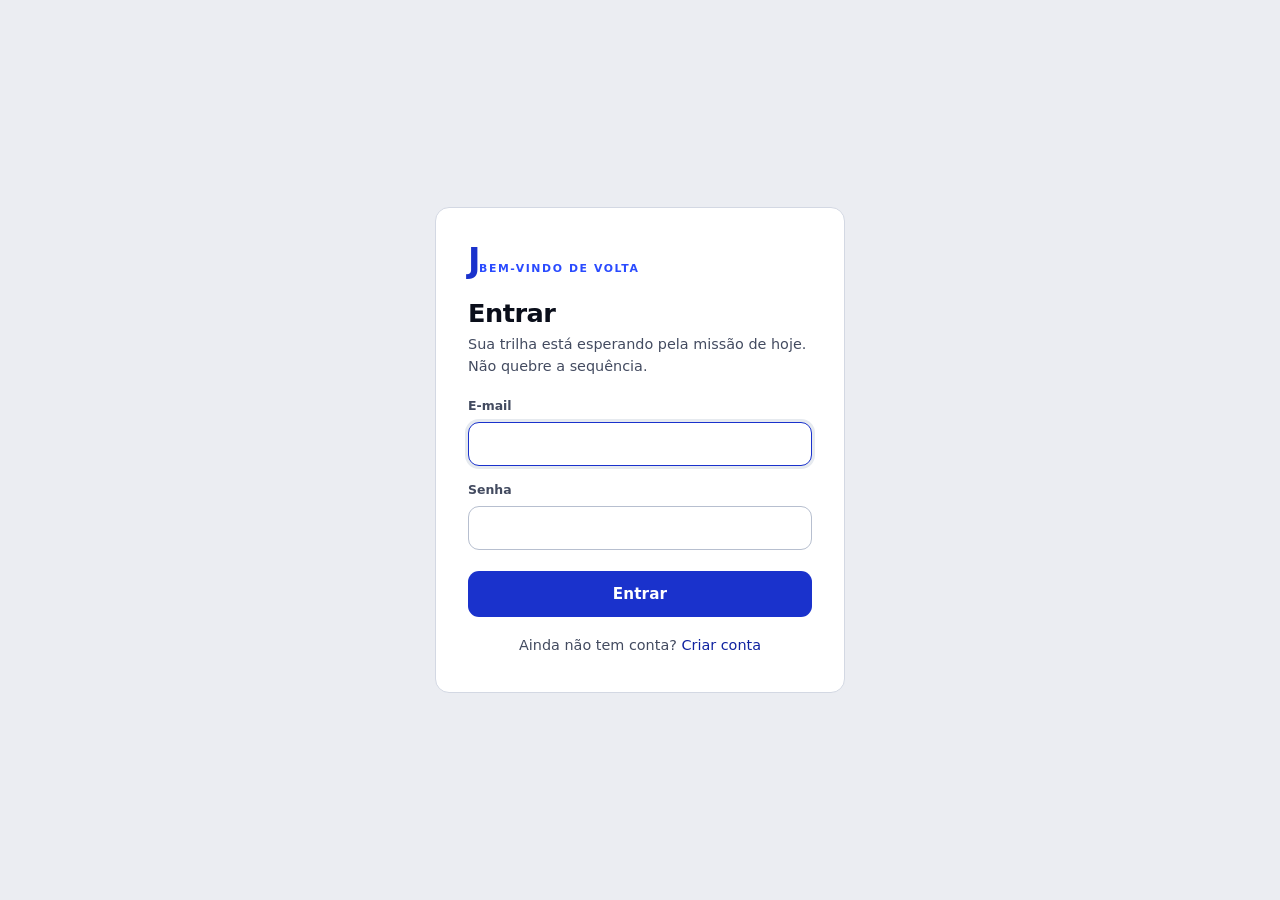
==== docs/index.html @ 2c5f6b63 "GitHub Pages: versao estatica client-side em docs/ (localStorage) App completo no navegador (auth, p" ====
<!DOCTYPE html>
<html lang="pt-br">
<head>
    <meta charset="UTF-8">
    <meta name="viewport" content="width=device-width, initial-scale=1.0">
    <title>J · HabiTrilha</title>
    <link rel="stylesheet" href="style.css">
</head>
<body>
    <div id="root"></div>
    <script src="app.js"></script>
</body>
</html>
---- docs/style.css ----
/* ==========================================================================
   HabiTrilha — design minimalista claro
   Branco + azul-escuro + preto. Superfícies planas, sem brilho/glow.
   Ícones SVG (ver _icons.html). Fontes de sistema (offline no .exe).
   ========================================================================== */

:root {
    --bg:        #EBEDF2;   /* fundo do app */
    --surface:   #FFFFFF;   /* cards */
    --surface-2: #F3F5F9;

    --ink:       #0A0E1A;   /* quase preto, forte */
    --ink-soft:  #434B60;
    --ink-dim:   #828B9F;

    --navy:      #1A32CC;   /* cobalto forte (primário) */
    --navy-2:    #1023A0;
    --blue:      #3355FF;
    --blue-soft: #E2E7FF;

    --accent:    #2A4BFF;   /* destaque azul (não-laranja) */
    --accent-bg: #E2E7FF;

    --good:      #0E9E4B;   /* verde forte */
    --good-bg:   #D8F3E2;
    --bad:       #E11D48;   /* vermelho forte */
    --bad-bg:    #FCE0E7;
    --amber:     #0EA5E9;   /* dia de hoje — azul claro (era laranja) */
    --gold:      #C6890F;   /* tesouro */

    --line:      #D3D8E3;
    --line-2:    #B7BFCF;

    --radius:    14px;
    --radius-sm: 11px;
    --font:      "Segoe UI Variable", "Segoe UI", system-ui, -apple-system, "Inter",
                 "Helvetica Neue", Arial, sans-serif;
}

* { box-sizing: border-box; margin: 0; padding: 0; }
html, body { height: 100%; }

body {
    font-family: var(--font);
    color: var(--ink);
    background: var(--bg);
    -webkit-font-smoothing: antialiased;
    line-height: 1.5;
}

h1 { font-size: 1.6rem; font-weight: 800; letter-spacing: -.5px; line-height: 1.12; }
h3 { font-size: 1rem; font-weight: 650; }
a  { color: var(--navy-2); text-decoration: none; }
a:hover { color: var(--blue); }

.eyebrow {
    display: inline-flex; align-items: center; gap: 7px;
    text-transform: uppercase;
    font-size: .68rem; font-weight: 800; letter-spacing: 1.6px;
    color: var(--accent); margin-bottom: 8px;
}

/* Ícones */
.ico { width: 20px; height: 20px; flex: 0 0 auto; vertical-align: middle; }
.ico-sm { width: 16px; height: 16px; }
.ico-lg { width: 28px; height: 28px; }

/* ============================ Botões (flat, sem glow) ==================== */

.btn {
    display: inline-flex; align-items: center; justify-content: center; gap: 9px;
    width: 100%;
    padding: 13px 20px;
    border: 1px solid transparent;
    border-radius: var(--radius-sm);
    background: var(--navy);
    color: #fff;
    font-family: inherit; font-size: .95rem; font-weight: 650;
    letter-spacing: .1px; cursor: pointer;
    transition: background .15s ease, border-color .15s ease, color .15s ease;
    user-select: none;
}
.btn:hover { background: var(--navy-2); }
.btn:active { transform: translateY(1px); }
.btn .ico { width: 18px; height: 18px; }

.btn-primary { background: var(--navy); }
.btn-primary:hover { background: var(--navy-2); }

.btn-good  { background: var(--good); }
.btn-good:hover  { background: #1b8a4c; }
.btn-brick { background: var(--bad); }
.btn-brick:hover { background: #bf3d52; }

.btn-outline {
    background: var(--surface); color: var(--navy);
    border-color: var(--line-2);
}
.btn-outline:hover { background: var(--surface-2); border-color: var(--navy); color: var(--navy); }

.btn-ghost {
    background: transparent; color: var(--ink-soft); border-color: var(--line-2);
}
.btn-ghost:hover { color: var(--ink); border-color: var(--ink-dim); }

/* ============================ Telas centradas =========================== */

.auth-wrap, .plano-wrap, .lock-wrap, .foco-wrap {
    min-height: 100vh; display: grid; place-items: center; padding: 32px 18px;
}

.card, .auth-card, .plano-card, .foco-card, .lock-card,
.trilha-card, .acoes-card, .tabela-card, .cal-card {
    background: var(--surface);
    border: 1px solid var(--line);
    border-radius: var(--radius);
}

.auth-card { width: 100%; max-width: 410px; padding: 36px 32px; animation: fade .35s ease both; }
.auth-card h1 { margin-bottom: 4px; }

/* Marca */
.brand-mark { display: inline-flex; align-items: center; gap: 9px; font-weight: 750; font-size: 1.1rem; letter-spacing: -.3px; margin-bottom: 22px; color: var(--ink); }
.brand-mark .logo, .sidebar .brand .logo {
    width: 34px; height: 34px; border-radius: 9px;
    display: grid; place-items: center; color: #fff; background: var(--navy);
}
.brand-mark .logo .ico, .sidebar .brand .logo .ico { width: 19px; height: 19px; }
.brand-mark .dot, .sidebar .brand .dot { color: var(--navy-2); }

/* Marca: a letra "J" (logo + título) */
.marca-j { display: inline-flex; align-items: center; line-height: 1; }
.marca-j .mj-letra { font-size: 2.1rem; font-weight: 900; color: var(--navy); letter-spacing: -1.5px; }
/* Versão compacta na sidebar */
.sidebar .brand .marca-j .mj-letra { font-size: 1.7rem; }

/* Formulários */
.field { margin-bottom: 15px; }
.field label { display: block; font-size: .78rem; font-weight: 600; color: var(--ink-soft); margin-bottom: 6px; }
input[type="number"], input[type="text"], input[type="email"], input[type="tel"], input[type="password"] {
    width: 100%; padding: 12px 14px;
    border-radius: var(--radius-sm);
    border: 1px solid var(--line-2);
    background: var(--surface); color: var(--ink);
    font-family: inherit; font-size: .95rem;
    transition: border-color .15s ease, box-shadow .15s ease;
}
input:focus { outline: none; border-color: var(--navy); box-shadow: 0 0 0 3px rgba(18,48,95,.10); }
.row-2 { display: grid; grid-template-columns: 1fr 1fr; gap: 12px; }
.auth-card .btn { margin-top: 6px; }
.auth-switch { margin-top: 18px; text-align: center; font-size: .9rem; color: var(--ink-soft); }
.hint { font-size: .74rem; color: var(--ink-dim); margin-top: 6px; }
.desc { color: var(--ink-soft); font-size: .9rem; margin: 6px 0 20px; }

/* ============================ App shell ================================= */

/* ============================ Aba superior (topbar) ==================== */

.topbar {
    position: sticky; top: 0; z-index: 20;
    display: flex; align-items: center; gap: 22px;
    padding: 9px 26px;
    background: var(--surface);
    border-bottom: 1px solid var(--line);
}
.tb-brand { display: inline-flex; align-items: center; }
.tb-brand .marca-j .mj-letra { font-size: 1.7rem; }

.tb-tabs { display: flex; gap: 6px; }
.tab {
    display: inline-flex; align-items: center; gap: 9px;
    padding: 10px 18px; border-radius: 999px;
    color: var(--ink-soft); font-weight: 700; font-size: .92rem;
    border: 1px solid transparent;
    transition: background .15s ease, color .15s ease, border-color .15s ease;
}
.tab .ico { width: 18px; height: 18px; }
.tab:hover { background: var(--surface-2); color: var(--ink); }
/* Azul sólido só quando selecionada */
.tab.ativa { background: var(--blue); color: #fff; border-color: var(--blue); }
.tab.ativa:hover { background: var(--blue); color: #fff; }
.tab.ativa .ico { color: #fff; }

.tb-user { margin-left: auto; display: inline-flex; align-items: center; gap: 14px; font-size: .86rem; color: var(--ink-soft); }
.tb-recomecar {
    display: inline-flex; align-items: center; gap: 7px;
    padding: 8px 14px; border-radius: 999px; cursor: pointer;
    background: var(--ink); color: #fff; border: 0;
    font-family: inherit; font-weight: 800; font-size: .82rem; letter-spacing: .2px;
    transition: filter .15s ease;
}
.tb-recomecar:hover { filter: brightness(1.06); }
.tb-recomecar .ico { width: 16px; height: 16px; }
.tb-nome { font-weight: 700; color: var(--ink); }
.tb-sair { display: inline-flex; align-items: center; color: var(--ink-soft); }
.tb-sair .ico { width: 19px; height: 19px; }
.tb-sair:hover { color: var(--bad); }

.main { max-width: 900px; margin: 0 auto; padding: 30px 28px; animation: fade .3s ease both; }

/* Aviso de "somente leitura" quando bloqueado */
.lock-note {
    display: flex; align-items: center; gap: 10px;
    background: var(--surface); border: 1px solid var(--line-2);
    border-left: 4px solid var(--ink-soft);
    border-radius: var(--radius-sm); padding: 12px 16px; margin-bottom: 18px;
    font-size: .86rem; color: var(--ink-soft); font-weight: 600;
}
.lock-note .ico { width: 18px; height: 18px; flex: 0 0 auto; }
.lock-note span { flex: 1; }
.lock-note a { white-space: nowrap; font-weight: 700; }

/* ============================ Cabeçalho ================================ */

.page-head { display: flex; align-items: center; justify-content: space-between; gap: 16px; margin-bottom: 22px; }
.stat-row { display: flex; gap: 10px; }
.stat-pill {
    display: inline-flex; align-items: center; gap: 8px;
    background: var(--surface); border: 1px solid var(--line);
    border-radius: var(--radius-sm); padding: 9px 13px;
    font-weight: 600; font-size: .78rem; color: var(--ink-soft);
}
.stat-pill .ico { width: 17px; height: 17px; color: var(--ink-dim); }
.stat-pill .n { font-size: 1.05rem; font-weight: 750; color: var(--ink); }
.stat-pill.flame .ico { color: var(--amber); }
.stat-pill.pts .ico { color: var(--navy-2); }

/* Título de seção */
.sec-titulo { display: flex; align-items: center; gap: 9px; font-size: 1rem; font-weight: 700; color: var(--ink); margin-bottom: 14px; }
.sec-titulo .ico { width: 19px; height: 19px; color: var(--navy-2); }
.sec-titulo .sub { margin-left: auto; font-size: .76rem; font-weight: 500; color: var(--ink-dim); }

.bloco { margin-bottom: 22px; }
.trilha-card, .acoes-card, .cal-card { padding: 22px 24px; }

/* ============================ Card de ações (topo) ===================== */

.acoes-card { text-align: center; }
.missao-icone {
    width: 56px; height: 56px; margin: 0 auto 12px; border-radius: 14px;
    display: grid; place-items: center; color: var(--navy); background: var(--blue-soft);
}
.missao-icone .ico { width: 28px; height: 28px; }
.missao { font-size: 1.15rem; font-weight: 700; }
.missao-detalhe { color: var(--ink-soft); font-size: .9rem; margin: 6px 0 20px; }
.timer-chip {
    display: flex; align-items: center; justify-content: center; gap: 10px; flex-wrap: wrap;
    max-width: 420px; margin: 0 auto 16px;
    padding: 10px 16px; border-radius: 999px;
    background: var(--blue-soft); border: 1px solid var(--line-2);
    color: var(--navy); font-weight: 700; font-size: .88rem;
}
.timer-chip .ico { width: 17px; height: 17px; color: var(--blue); }
.timer-chip b { font-variant-numeric: tabular-nums; }
.timer-chip a { font-weight: 700; }

.acoes-botoes { display: flex; flex-direction: column; gap: 10px; max-width: 380px; margin: 0 auto; }
.acoes-secundarias { max-width: 380px; margin: 10px auto 0; }

.status-feito {
    display: flex; align-items: center; gap: 13px; text-align: left;
    background: var(--good-bg); border: 1px solid #CDEBD9;
    border-radius: var(--radius-sm); padding: 16px 18px;
    color: var(--ink); font-size: .92rem;
}
.status-feito.falhou { background: var(--bad-bg); border-color: #F3D2D8; }
.status-feito .badge { width: 34px; height: 34px; flex: 0 0 auto; border-radius: 9px; display: grid; place-items: center; color: #fff; background: var(--good); }
.status-feito.falhou .badge { background: var(--bad); }
.status-feito .badge .ico { width: 20px; height: 20px; }

/* ---- Aviso de desistência: sem fundo, animação solta ---- */
.status-feito.falhou.fogo-aviso {
    gap: 22px; padding: 14px 4px; text-align: left;
    background: none; border: none; box-shadow: none;
}
.fogo-aviso .txt .titulo-fogo { font-size: 1.4rem; font-weight: 800; letter-spacing: -.3px; line-height: 1.2; }
.fogo-aviso .txt .sub-fogo { color: var(--ink-soft); font-size: 1rem; margin-top: 5px; }

/* Estado inicial: fogo apagado e texto escondido (a sequência JS revela) */
.fogo-aviso .fogo { opacity: 0; transform: scale(.3); }
.fogo-aviso .fogo.aceso { animation: acender .75s cubic-bezier(.2,.9,.3,1.5) forwards; }
.fogo-aviso .txt { opacity: 0; transform: translateY(12px); }
.fogo-aviso .txt.revelar { animation: revelar-txt .6s ease forwards; }

/* Clarão do acendimento */
.fogo .flare {
    position: absolute; bottom: 4px; left: calc(50% - 8px); width: 96px; height: 96px; margin-left: -48px;
    border-radius: 50%; opacity: 0; pointer-events: none;
    background: radial-gradient(circle, rgba(255,180,70,.75), rgba(255,120,30,.30) 42%, transparent 70%);
}
.fogo.aceso .flare { animation: flare .85s ease-out; }

/* Palavra "DESISTIU" em evidência */
.fogo-aviso .titulo-fogo .destaque {
    color: var(--bad); font-weight: 900; font-size: 1.22em; letter-spacing: .5px;
}
.fogo-aviso.congelou .titulo-fogo { color: #2C6FB0; }

/* Congelamento (estado "desistiu"): a chama PARA, fica AZUL e um cristal de gelo se forma em volta */
.fogo .chama, .fogo .brasa { transition: background .7s ease, box-shadow .7s ease; }
.fogo.congelando .chama,
.fogo.congelando .brasa { animation-play-state: paused; }        /* chama totalmente parada */
.fogo.congelando .c1 { background: #4F9FE6; box-shadow: 0 0 24px 6px rgba(79,159,230,.45); }
.fogo.congelando .c2 { background: #8AC6F2; }
.fogo.congelando .c3 { background: #DCEFFF; }
.fogo.congelando .brasa { background: radial-gradient(ellipse, rgba(120,180,235,.5), transparent 70%); }

/* Cristal de gelo facetado, centralizado sobre a chama */
.fogo .pedra-gelo {
    position: absolute; left: 50%; top: 46px; margin: 0;
    width: 86px; height: 108px;
    transform: translate(-50%, -50%) scale(.4);
    transform-origin: center center;
    opacity: 0; pointer-events: none;
    clip-path: polygon(50% 0%, 72% 11%, 90% 44%, 81% 82%, 50% 100%, 19% 82%, 10% 44%, 28% 11%);
    background:
        linear-gradient(150deg, rgba(242,251,255,.82), rgba(163,212,255,.50) 52%, rgba(86,148,216,.58)),
        radial-gradient(115% 75% at 30% 18%, rgba(255,255,255,.70), transparent 52%);
    filter: drop-shadow(0 6px 13px rgba(104,165,226,.55));
}
.fogo .pedra-gelo::before {   /* brilho especular diagonal */
    content: ""; position: absolute; inset: 0;
    background: linear-gradient(116deg, transparent 40%, rgba(255,255,255,.7) 48%, transparent 56%);
}
.fogo .pedra-gelo::after {    /* facetas internas do cristal */
    content: ""; position: absolute; inset: 0;
    background:
        linear-gradient(62deg,  transparent 58%, rgba(255,255,255,.32) 59.5%, transparent 61%),
        linear-gradient(-50deg, transparent 52%, rgba(255,255,255,.24) 53.5%, transparent 55%),
        linear-gradient(200deg, transparent 70%, rgba(120,175,225,.35) 72%, transparent 74%);
}
.fogo.congelando .pedra-gelo { animation: formar-gelo 1.4s cubic-bezier(.2,.8,.3,1) forwards; }

/* Chama em camadas — sway lento e suave (bem deboa) */
.fogo { position: relative; width: 62px; height: 78px; flex: 0 0 auto; margin-right: 22px; }
.fogo .chama {
    position: absolute; bottom: 10px; left: calc(50% - 13px);
    border-radius: 0 50% 50% 50%;
    transform-origin: center bottom;
    transform: rotate(45deg);
}
.fogo .c1 { width: 46px; height: 46px; margin-left: -23px; background: #FF6A1A;
            box-shadow: 0 0 26px 6px rgba(255,120,30,.40); animation: flicker-1 2.6s ease-in-out infinite; }
.fogo .c2 { width: 32px; height: 32px; margin-left: -16px; bottom: 12px; background: #FF9F2E; animation: flicker-2 2.1s ease-in-out infinite; }
.fogo .c3 { width: 17px; height: 17px; margin-left: -8.5px; bottom: 16px; background: #FFD24C; animation: flicker-3 1.7s ease-in-out infinite; }
.fogo .brasa {
    position: absolute; bottom: 4px; left: calc(50% - 6px); width: 44px; height: 12px; margin-left: -22px;
    background: radial-gradient(ellipse, rgba(255,140,40,.55), transparent 70%);
    border-radius: 50%; animation: brasa-glow 2.6s ease-in-out infinite;
}

/* ============================ Calendário =============================== */

.cal-head { display: flex; align-items: center; justify-content: space-between; margin-bottom: 14px; }
.cal-mes { font-weight: 700; font-size: .95rem; text-transform: capitalize; }
.cal-grid { display: grid; grid-template-columns: repeat(7, 1fr); gap: 5px; }
.cal-dow { text-align: center; font-size: .66rem; font-weight: 700; letter-spacing: .5px; text-transform: uppercase; color: var(--ink-dim); padding-bottom: 4px; }
.cal-cel {
    aspect-ratio: 1 / 1; display: grid; place-items: center; position: relative;
    border-radius: 9px; font-size: .82rem; font-weight: 600; color: var(--ink-soft);
    border: 1px solid transparent;
}
.cal-cel.fora { color: var(--ink-dim); opacity: .45; }
.cal-cel.plano { border-color: var(--line-2); color: var(--ink); }
.cal-cel.cumprida { background: var(--good); color: #fff; border-color: transparent; }
.cal-cel.falha { background: var(--bad-bg); color: var(--bad); border-color: #F3D2D8; }
.cal-cel.futuro { border-style: dashed; border-color: var(--line-2); color: var(--ink-soft); }
.cal-cel.hoje { border: 2px solid var(--amber); color: var(--ink); font-weight: 750; }
.cal-legenda { display: flex; flex-wrap: wrap; gap: 14px; margin-top: 16px; padding-top: 14px; border-top: 1px solid var(--line); font-size: .74rem; color: var(--ink-soft); }
.cal-legenda span { display: inline-flex; align-items: center; gap: 6px; }
.legenda-dot { width: 11px; height: 11px; border-radius: 3px; display: inline-block; }

/* ============================ Trilha do tesouro (serpentina) =========== */

.tesouro { position: relative; padding: 18px 0 8px; }
.tesouro::before {
    content: ""; position: absolute; top: 26px; bottom: 40px; left: 50%;
    width: 0; border-left: 2px dashed var(--line-2); transform: translateX(-50%);
}
.tesouro-nós { position: relative; display: flex; flex-direction: column; align-items: center; gap: 22px; }

/* Círculos maiores. Cores sólidas — sem gradiente, sem brilho. */
.marco {
    position: relative; z-index: 1; left: 0;
    width: 58px; height: 58px; border-radius: 50%;
    display: grid; place-items: center;
    font-weight: 700; font-size: 1rem; color: var(--ink-soft);
    background: #fff; border: 2px solid var(--line-2);
    animation: node-in .45s cubic-bezier(.2,.9,.3,1.35) both;
    animation-delay: calc(var(--i, 0) * 45ms);
    transition: transform .12s ease;
}
.marco:hover { transform: scale(1.09); z-index: 2; }

/* Serpentina: desloca cada nó em onda (período 8) — usa `left`, não `transform` */
.marco:nth-child(8n+2){ left: 66px; }
.marco:nth-child(8n+3){ left: 104px; }
.marco:nth-child(8n+4){ left: 66px; }
.marco:nth-child(8n+6){ left: -66px; }
.marco:nth-child(8n+7){ left: -104px; }
.marco:nth-child(8n+0){ left: -66px; }

/* Dias concluídos = preenchidos (verde sólido). */
.marco.cumprida { background: var(--good); color: #fff; border-color: var(--good); }
.marco.falha { background: #fff; color: var(--bad); border-color: var(--bad); border-style: dashed; }
.marco.futuro { background: #fff; color: var(--ink-dim); border-style: dashed; }
/* Hoje = contorno âmbar sólido + animação de movimento (pulo), sem luz. */
.marco.hoje {
    background: #fff; color: var(--ink); border: 3px solid var(--amber); font-weight: 800;
    animation: bob 1.6s ease-in-out infinite;
}
.marco.tesouro-fim { width: 68px; height: 68px; border: 2px solid var(--gold); color: var(--gold); background: #FBF6E7; }
.marco.tesouro-fim .ico { width: 32px; height: 32px; }
.marco.tesouro-fim.cumprida { background: var(--gold); color: #fff; border-color: var(--gold); }

.trilha-legenda { display: flex; flex-wrap: wrap; gap: 14px; justify-content: center; margin-top: 10px; padding-top: 14px; border-top: 1px solid var(--line); font-size: .74rem; color: var(--ink-soft); }
.trilha-legenda span { display: inline-flex; align-items: center; gap: 6px; }

/* ============================ Progresso =============================== */

.progress-wrap { margin-bottom: 18px; }
.progress-bar { height: 10px; border-radius: 999px; background: var(--line); overflow: hidden; }
.progress-fill { height: 100%; border-radius: 999px; background: var(--navy); animation: fill 1s cubic-bezier(.3,.9,.3,1) both; }
.progress-meta { display: flex; justify-content: space-between; font-size: .74rem; color: var(--ink-soft); margin-top: 7px; font-weight: 500; }

/* ============================ Categorias (chips) ====================== */

.plano-card { width: 100%; max-width: 600px; padding: 36px 34px; animation: fade .35s ease both; }
.chip-grid { display: grid; grid-template-columns: repeat(2, 1fr); gap: 10px; margin: 8px 0 22px; }
.chip {
    display: flex; align-items: center; gap: 11px; padding: 13px 15px;
    border-radius: var(--radius-sm); background: var(--surface);
    border: 1px solid var(--line-2); cursor: pointer;
    font-weight: 600; font-size: .88rem; color: var(--ink-soft);
    transition: border-color .15s ease, color .15s ease, background .15s ease;
}
.chip .ico { width: 20px; height: 20px; color: var(--ink-dim); }
.chip input { position: absolute; opacity: 0; pointer-events: none; }
.chip:hover { border-color: var(--navy); color: var(--ink); }
.chip:has(input:checked) { border-color: var(--navy); background: var(--blue-soft); color: var(--navy); }
.chip:has(input:checked) .ico { color: var(--navy); }

/* ============================ Histórico =============================== */

.tabelas { display: grid; grid-template-columns: 1fr 1fr; gap: 16px; }
.tabela-card { padding: 20px 22px; }
.tabela-card h3 { display: flex; align-items: center; gap: 8px; margin-bottom: 12px; }
.tabela-card h3 .ico { width: 18px; height: 18px; }
.tabela-card h3 .ok { color: var(--good); }
.tabela-card h3 .no { color: var(--bad); }
table { width: 100%; border-collapse: collapse; font-size: .86rem; }
thead th { text-align: left; font-size: .68rem; text-transform: uppercase; letter-spacing: .6px; color: var(--ink-dim); padding: 7px 8px; border-bottom: 1px solid var(--line); }
tbody td { padding: 10px 8px; border-bottom: 1px solid var(--line); color: var(--ink); }
tbody tr:last-child td { border-bottom: 0; }
.vazio { color: var(--ink-dim); font-size: .85rem; padding: 16px 2px; }
.count-badge { margin-left: auto; font-size: .74rem; font-weight: 700; background: var(--surface-2); border: 1px solid var(--line); padding: 2px 9px; border-radius: 999px; color: var(--ink-soft); }

/* ============================ Foco / timer ============================ */

.foco-card { width: 100%; max-width: 440px; text-align: center; padding: 36px 32px; animation: fade .35s ease both; }
.timer-ring { position: relative; width: 210px; height: 210px; margin: 10px auto 20px; }
.timer-ring svg { transform: rotate(-90deg); }
.timer-ring .track { stroke: var(--line); }
.timer-ring .prog { stroke: var(--navy); stroke-linecap: round; transition: stroke-dashoffset 1s linear; }
.timer-num { position: absolute; inset: 0; display: grid; place-content: center; font-size: 2.6rem; font-weight: 750; letter-spacing: -1px; font-variant-numeric: tabular-nums; color: var(--ink); }
.timer-num small { display: block; font-size: .72rem; font-weight: 600; color: var(--ink-soft); letter-spacing: 1.5px; text-transform: uppercase; margin-top: 4px; }
.foco-titulo { display: inline-flex; align-items: center; gap: 8px; font-size: 1.25rem; font-weight: 700; }
.foco-titulo .ico { color: var(--navy-2); }
.foco-sub { color: var(--ink-soft); font-size: .88rem; margin: 6px 0 20px; }
.foco-acoes { display: flex; flex-direction: column; gap: 10px; }

/* ============================ Lock ==================================== */

.lock-card { width: 100%; max-width: 420px; text-align: center; padding: 40px 34px; animation: fade .35s ease both; }
.lock-card .icone { width: 60px; height: 60px; margin: 0 auto 14px; border-radius: 16px; display: grid; place-items: center; color: var(--navy); background: var(--blue-soft); }
.lock-card .icone .ico { width: 30px; height: 30px; }
.lock-card h1 { margin-bottom: 10px; }
.lock-card p { color: var(--ink-soft); font-size: .9rem; }
.contagem { font-size: 2.5rem; font-weight: 750; letter-spacing: .5px; font-variant-numeric: tabular-nums; margin: 20px 0 10px; color: var(--navy); }

/* ============================ Flash ================================== */

.flash-list { display: flex; flex-direction: column; gap: 9px; margin-bottom: 16px; }
.flash { padding: 11px 15px; border-radius: var(--radius-sm); font-size: .86rem; font-weight: 550; border: 1px solid var(--line-2); }
.flash.erro { background: var(--bad-bg); border-color: #F3D2D8; color: #9c2f41; }
.flash.sucesso { background: var(--good-bg); border-color: #CDEBD9; color: #147a41; }

/* Confete */
#confetti { position: fixed; inset: 0; pointer-events: none; z-index: 50; }

/* ============================ Keyframes ============================== */

@keyframes fade    { from { opacity: 0; transform: translateY(8px); } to { opacity: 1; transform: none; } }
@keyframes node-in { from { opacity: 0; transform: translateY(16px) scale(.5); } to { opacity: 1; transform: none; } }
@keyframes fill    { from { width: 0; } }
@keyframes bob     { 0%,100% { transform: translateY(0); } 50% { transform: translateY(-7px); } }

/* Fogo tranquilo: cada chama balança em fase diferente */
@keyframes flicker-1 {
    0%,100% { transform: rotate(45deg) scaleY(1);    opacity: .95; box-shadow: 0 0 24px 5px rgba(255,120,30,.36); }
    35%     { transform: rotate(42deg) scaleY(1.08); opacity: 1;   box-shadow: 0 0 30px 7px rgba(255,120,30,.46); }
    70%     { transform: rotate(48deg) scaleY(.94);  opacity: .92; box-shadow: 0 0 22px 4px rgba(255,120,30,.32); }
}
@keyframes flicker-2 {
    0%,100% { transform: rotate(45deg) scaleY(1); }
    40%     { transform: rotate(49deg) scaleY(1.1) translateY(-2px); }
    75%     { transform: rotate(41deg) scaleY(.93); }
}
@keyframes flicker-3 {
    0%,100% { transform: rotate(45deg) scaleY(1);   opacity: .9; }
    50%     { transform: rotate(45deg) scaleY(1.15) translateY(-3px); opacity: 1; }
}
@keyframes brasa-glow {
    0%,100% { opacity: .5;  transform: scaleX(1); }
    50%     { opacity: .85; transform: scaleX(1.12); }
}
/* Acendimento forte (estoura e assenta) */
@keyframes acender {
    0%   { opacity: 0; transform: scale(.3); }
    55%  { opacity: 1; transform: scale(1.3); }
    100% { opacity: 1; transform: scale(1); }
}
@keyframes flare {
    0%   { opacity: 0;  transform: scale(.2); }
    30%  { opacity: .95; transform: scale(1.05); }
    100% { opacity: 0;  transform: scale(1.5); }
}
@keyframes revelar-txt { to { opacity: 1; transform: none; } }
@keyframes formar-gelo {
    0%   { opacity: 0; transform: translate(-50%, -50%) scale(.4); }
    55%  { opacity: 1; transform: translate(-50%, -50%) scale(1.07); }
    100% { opacity: 1; transform: translate(-50%, -50%) scale(1); }
}

/* ============================ Responsivo ============================= */

@media (max-width: 820px) {
    .topbar { gap: 12px; padding: 8px 16px; }
    .tb-nome { display: none; }
    .main { padding: 22px 18px; }
    .tabelas, .row-2, .chip-grid { grid-template-columns: 1fr; }
}
@media (max-width: 560px) {
    .tab span { display: none; }         /* só ícones nas abas em telas bem estreitas */
    .tab { padding: 10px 13px; }
}

/* Serpentina mais compacta em telas estreitas */
@media (max-width: 620px) {
    .marco { width: 48px; height: 48px; font-size: .9rem; }
    .marco:nth-child(8n+2){ left: 44px; }
    .marco:nth-child(8n+3){ left: 70px; }
    .marco:nth-child(8n+4){ left: 44px; }
    .marco:nth-child(8n+6){ left: -44px; }
    .marco:nth-child(8n+7){ left: -70px; }
    .marco:nth-child(8n+0){ left: -44px; }
}

@media (prefers-reduced-motion: reduce) {
    *, .marco.hoje { animation: none !important; transition: none !important; }
}
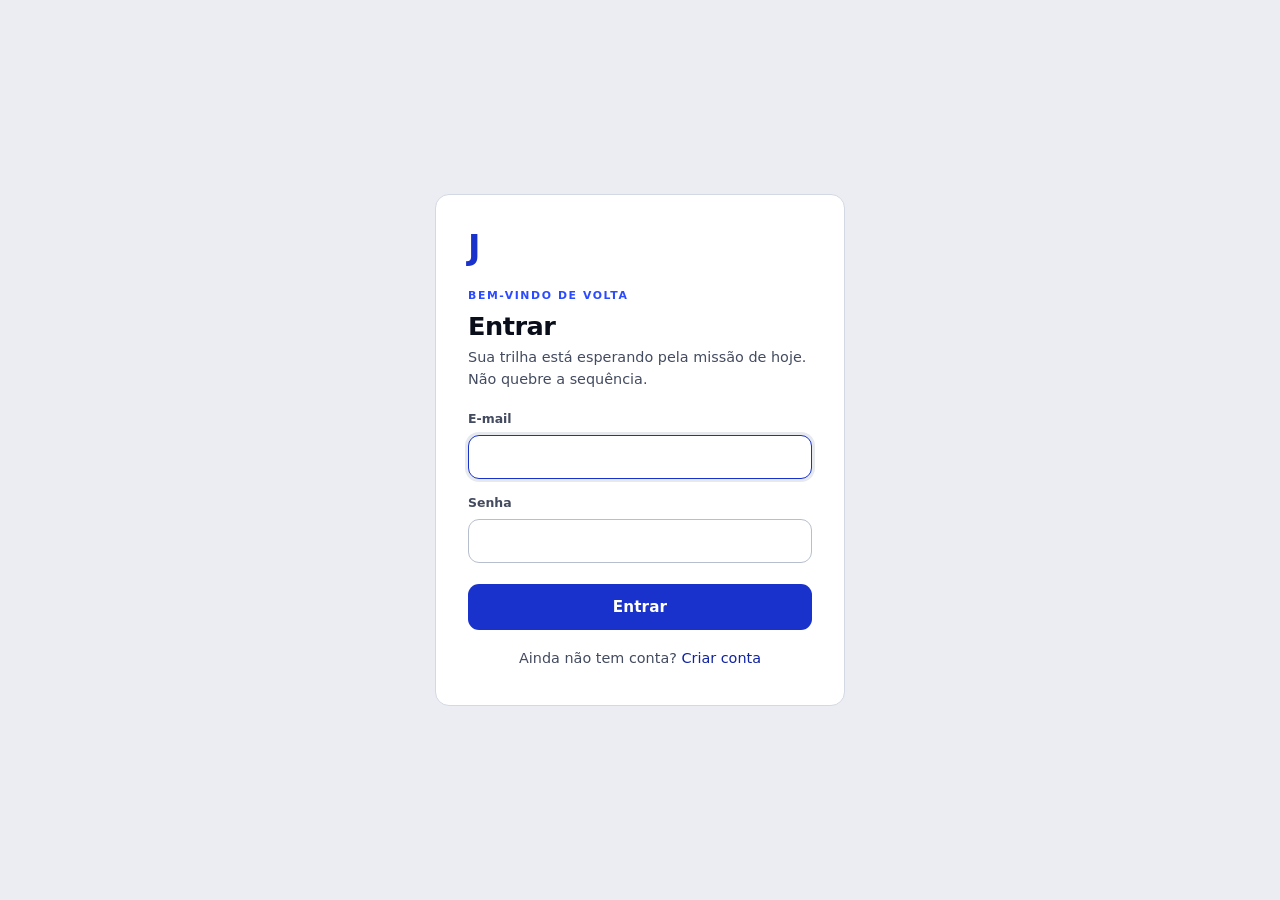
==== commit 3edf6a6f: "Pages: cache-buster (?v=3) no CSS/JS para forcar atualizacao" ====
--- a/docs/index.html
+++ b/docs/index.html
@@ -4,10 +4,10 @@
     <meta charset="UTF-8">
     <meta name="viewport" content="width=device-width, initial-scale=1.0">
     <title>J · HabiTrilha</title>
-    <link rel="stylesheet" href="style.css">
+    <link rel="stylesheet" href="style.css?v=3">
 </head>
 <body>
     <div id="root"></div>
-    <script src="app.js"></script>
+    <script src="app.js?v=3"></script>
 </body>
 </html>
--- a/docs/style.css
+++ b/docs/style.css
@@ -120,7 +120,7 @@
 .auth-card h1 { margin-bottom: 4px; }
 
 /* Marca */
-.brand-mark { display: inline-flex; align-items: center; gap: 9px; font-weight: 750; font-size: 1.1rem; letter-spacing: -.3px; margin-bottom: 22px; color: var(--ink); }
+.brand-mark { display: flex; align-items: center; gap: 9px; font-weight: 750; font-size: 1.1rem; letter-spacing: -.3px; margin-bottom: 18px; color: var(--ink); }
 .brand-mark .logo, .sidebar .brand .logo {
     width: 34px; height: 34px; border-radius: 9px;
     display: grid; place-items: center; color: #fff; background: var(--navy);
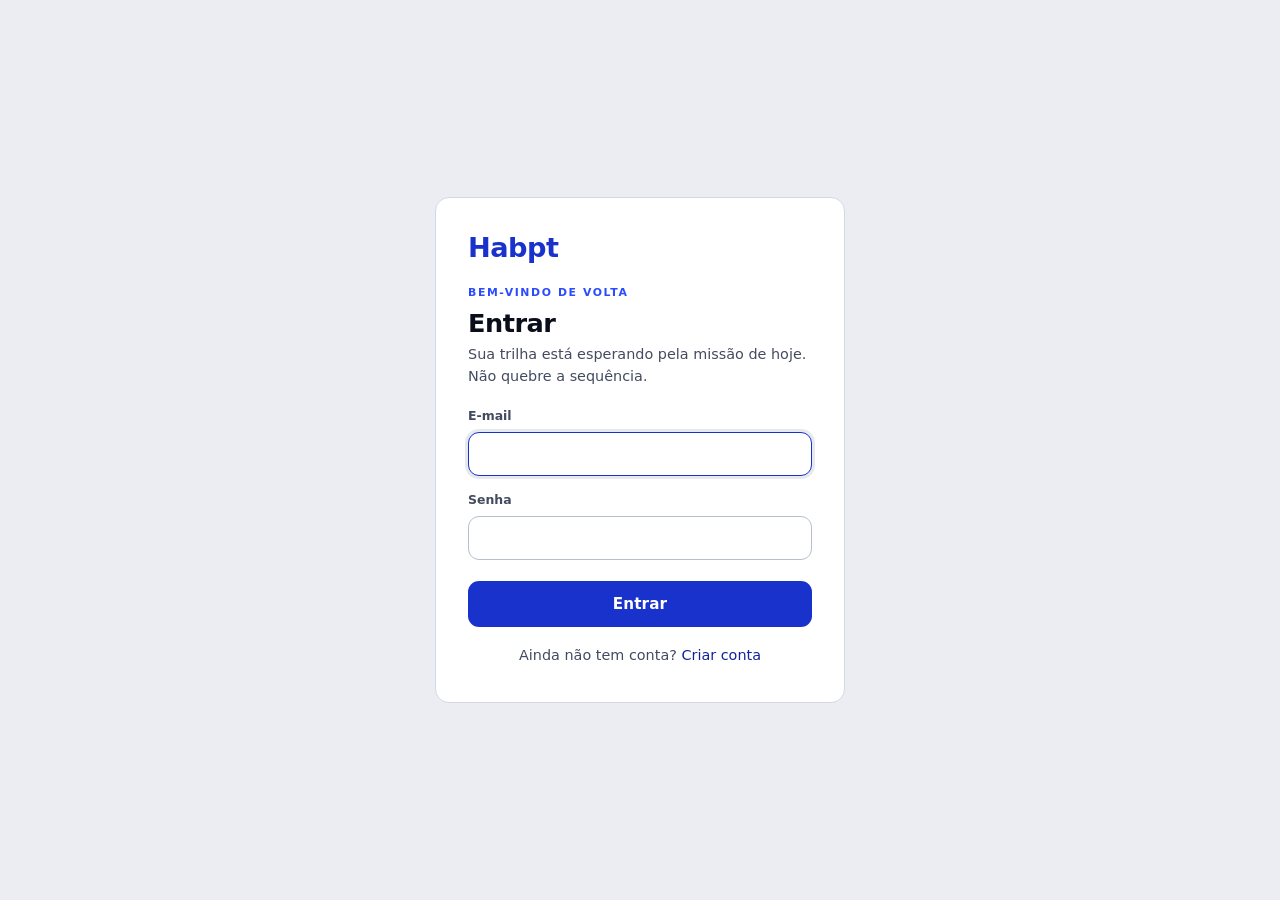
==== commit ce18cd1b: "Renomeia o aplicativo para 'Habpt' (marca, titulos e textos); cache Pages v6" ====
--- a/docs/index.html
+++ b/docs/index.html
@@ -3,11 +3,11 @@
 <head>
     <meta charset="UTF-8">
     <meta name="viewport" content="width=device-width, initial-scale=1.0">
-    <title>J · HabiTrilha</title>
-    <link rel="stylesheet" href="style.css?v=3">
+    <title>Habpt</title>
+    <link rel="stylesheet" href="style.css?v=6">
 </head>
 <body>
     <div id="root"></div>
-    <script src="app.js?v=3"></script>
+    <script src="app.js?v=6"></script>
 </body>
 </html>
--- a/docs/style.css
+++ b/docs/style.css
@@ -1,5 +1,5 @@
 /* ==========================================================================
-   HabiTrilha — design minimalista claro
+   Habpt — design minimalista claro
    Branco + azul-escuro + preto. Superfícies planas, sem brilho/glow.
    Ícones SVG (ver _icons.html). Fontes de sistema (offline no .exe).
    ========================================================================== */
@@ -130,13 +130,14 @@
 
 /* Marca: a letra "J" (logo + título) */
 .marca-j { display: inline-flex; align-items: center; line-height: 1; }
-.marca-j .mj-letra { font-size: 2.1rem; font-weight: 900; color: var(--navy); letter-spacing: -1.5px; }
+.marca-j .mj-letra { font-size: 1.7rem; font-weight: 900; color: var(--navy); letter-spacing: -.5px; }
 /* Versão compacta na sidebar */
 .sidebar .brand .marca-j .mj-letra { font-size: 1.7rem; }
 
 /* Formulários */
 .field { margin-bottom: 15px; }
 .field label { display: block; font-size: .78rem; font-weight: 600; color: var(--ink-soft); margin-bottom: 6px; }
+.field input,
 input[type="number"], input[type="text"], input[type="email"], input[type="tel"], input[type="password"] {
     width: 100%; padding: 12px 14px;
     border-radius: var(--radius-sm);
@@ -231,7 +232,44 @@
 .sec-titulo .sub { margin-left: auto; font-size: .76rem; font-weight: 500; color: var(--ink-dim); }
 
 .bloco { margin-bottom: 22px; }
-.trilha-card, .acoes-card, .cal-card { padding: 22px 24px; }
+.trilha-card, .acoes-card, .cal-card, .ofensiva-card { padding: 22px 24px; }
+
+/* ============================ Engajamento (ofensiva / marcos / congeladores) === */
+.ofensiva-card { display: flex; flex-direction: column; gap: 14px; }
+.of-hero { display: flex; align-items: center; gap: 16px; }
+.of-flame { display: inline-flex; align-items: center; gap: 4px; }
+.of-flame .ico { width: 46px; height: 46px; color: #FF6A1A; fill: rgba(255,106,26,.14); filter: drop-shadow(0 2px 6px rgba(255,106,26,.35)); }
+.of-num { font-size: 2.4rem; font-weight: 900; letter-spacing: -1.5px; color: var(--ink); line-height: 1; }
+.of-info .of-label { font-weight: 700; color: var(--ink); font-size: .95rem; }
+.of-info .of-meta { font-size: .82rem; color: var(--ink-soft); margin-top: 3px; display: inline-flex; align-items: center; gap: 4px; flex-wrap: wrap; }
+.of-escudos { display: inline-flex; align-items: center; gap: 4px; font-weight: 700; color: var(--blue); }
+.of-escudos .ico { width: 15px; height: 15px; }
+
+.of-medalhas { display: flex; gap: 10px; flex-wrap: wrap; }
+.medalha { display: inline-flex; align-items: center; gap: 5px; padding: 6px 12px; border-radius: 999px; font-weight: 800; font-size: .8rem; border: 1px solid var(--line-2); }
+.medalha .ico { width: 16px; height: 16px; }
+.medalha.ganha { background: var(--blue-soft); color: var(--navy); border-color: transparent; }
+.medalha.ganha .ico { color: var(--gold); fill: rgba(198,137,15,.2); }
+.medalha.bloqueada { color: var(--ink-dim); opacity: .65; }
+.medalha.bloqueada .ico { color: var(--ink-dim); }
+
+.frase-dia { font-style: italic; color: var(--ink-soft); font-size: .9rem; border-top: 1px solid var(--line); padding-top: 12px; }
+
+.of-risco { display: flex; align-items: center; gap: 9px; margin-bottom: 16px; padding: 12px 16px; border-radius: var(--radius-sm);
+    background: var(--surface); border: 1px solid var(--line-2); border-left: 4px solid #FF6A1A; color: var(--ink); font-weight: 700; font-size: .9rem; }
+.of-risco .ico { width: 19px; height: 19px; color: #FF6A1A; fill: rgba(255,106,26,.15); flex: 0 0 auto; }
+
+/* feedback na tela de bloqueio */
+.lock-ofensiva { display: inline-flex; align-items: center; gap: 7px; justify-content: center; font-size: 1.05rem; font-weight: 800; color: var(--ink); margin-bottom: 8px; }
+.lock-ofensiva .ico { width: 22px; height: 22px; color: #FF6A1A; fill: rgba(255,106,26,.15); }
+.lock-ofensiva b { color: #FF6A1A; font-size: 1.2em; }
+.lock-escudo { color: var(--blue); display: inline-flex; align-items: center; gap: 3px; font-size: .85rem; }
+.lock-escudo .ico { width: 15px; height: 15px; }
+.lock-marco, .lock-protegido { display: inline-flex; align-items: center; gap: 7px; justify-content: center; font-weight: 700; font-size: .9rem; margin: 0 auto 8px; padding: 8px 14px; border-radius: 999px; }
+.lock-marco { background: var(--blue-soft); color: var(--navy); }
+.lock-marco .ico { color: var(--gold); width: 18px; height: 18px; }
+.lock-protegido { background: #E6F4FF; color: #0b5cad; }
+.lock-protegido .ico { width: 17px; height: 17px; }
 
 /* ============================ Card de ações (topo) ===================== */
 
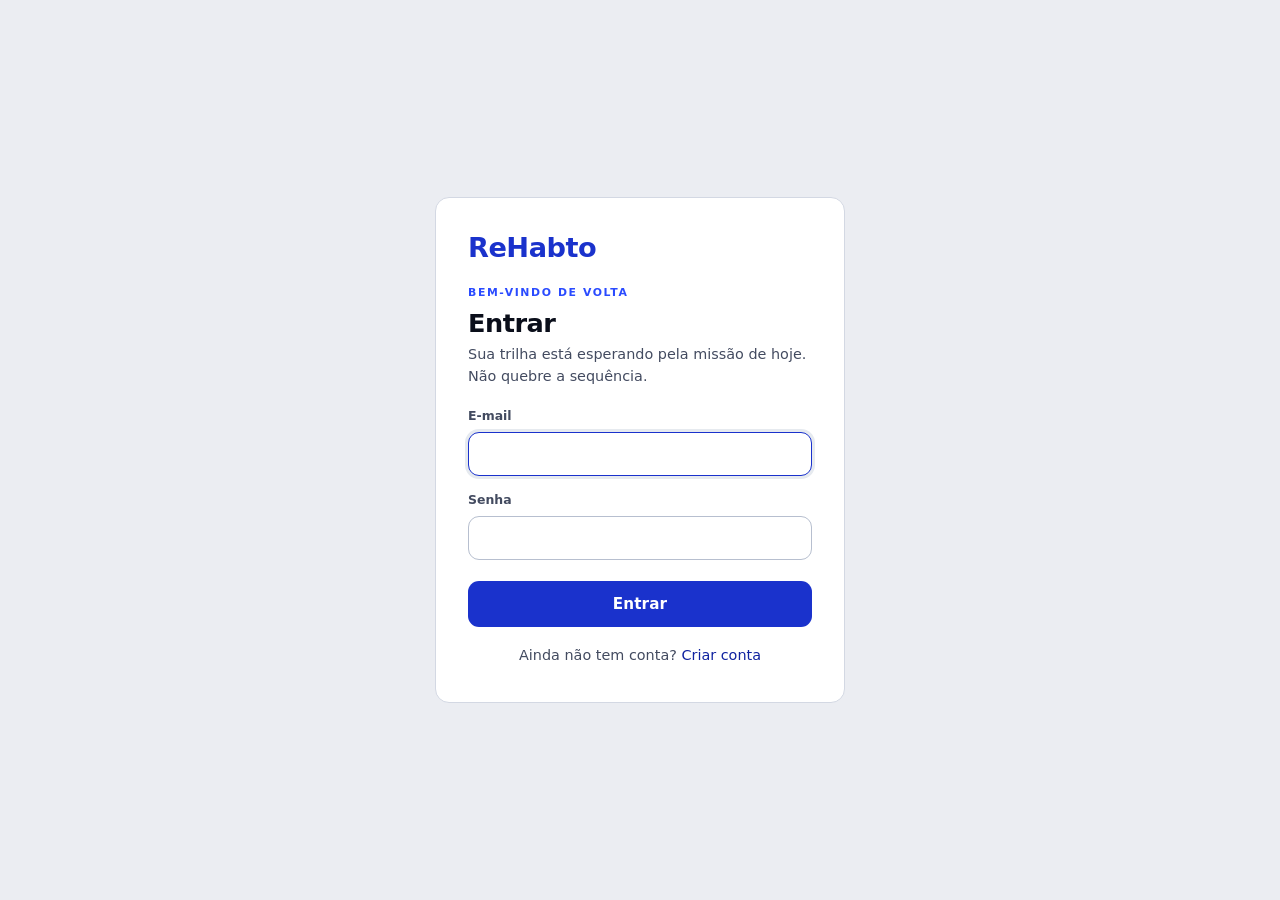
==== commit 593bcd88: "Renomeia o aplicativo para 'ReHabto'; cache Pages v7" ====
--- a/docs/index.html
+++ b/docs/index.html
@@ -3,11 +3,11 @@
 <head>
     <meta charset="UTF-8">
     <meta name="viewport" content="width=device-width, initial-scale=1.0">
-    <title>Habpt</title>
-    <link rel="stylesheet" href="style.css?v=6">
+    <title>ReHabto</title>
+    <link rel="stylesheet" href="style.css?v=7">
 </head>
 <body>
     <div id="root"></div>
-    <script src="app.js?v=6"></script>
+    <script src="app.js?v=7"></script>
 </body>
 </html>
--- a/docs/style.css
+++ b/docs/style.css
@@ -1,5 +1,5 @@
 /* ==========================================================================
-   Habpt — design minimalista claro
+   ReHabto — design minimalista claro
    Branco + azul-escuro + preto. Superfícies planas, sem brilho/glow.
    Ícones SVG (ver _icons.html). Fontes de sistema (offline no .exe).
    ========================================================================== */
